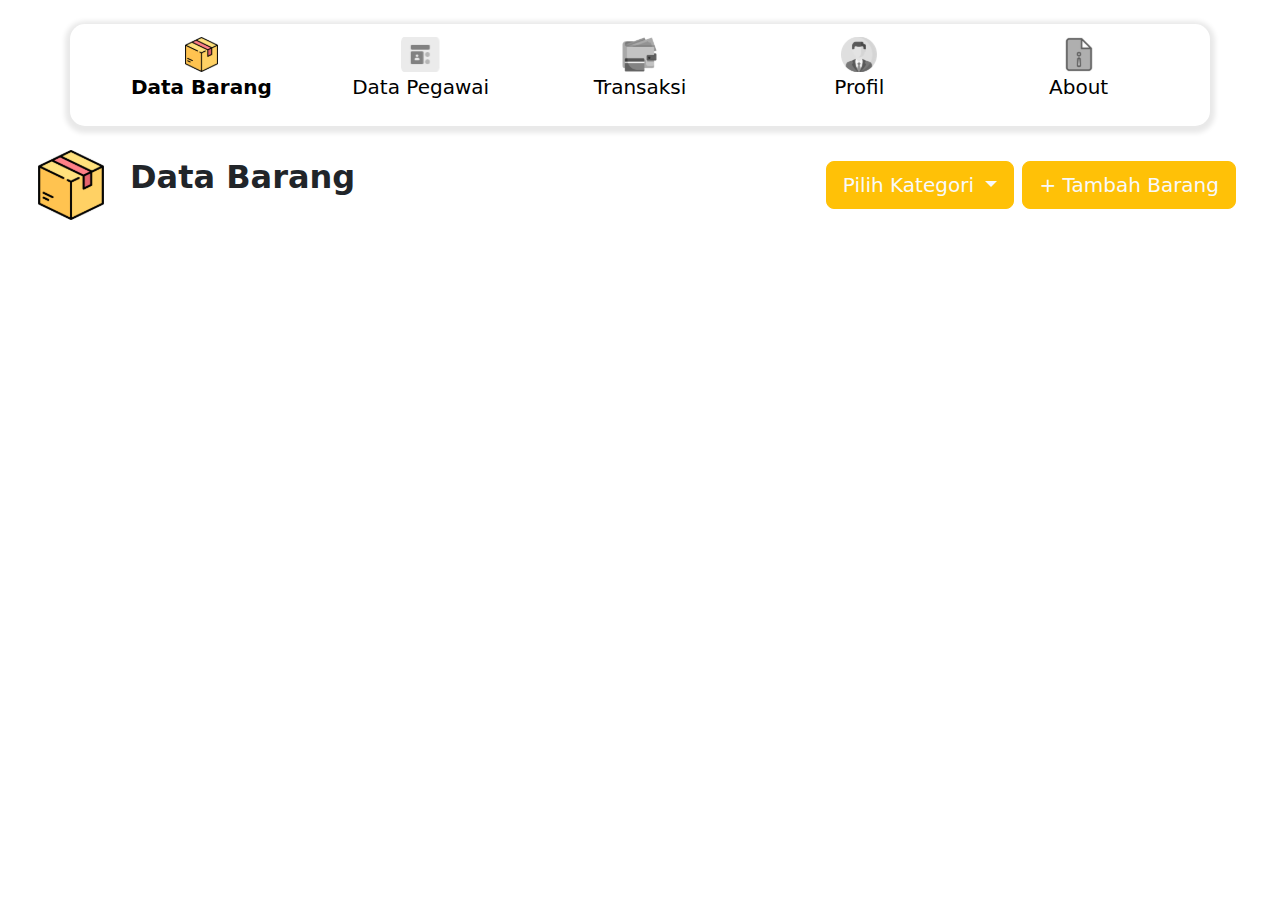
==== page/dataBarang.html @ 091b089c "add page dataBarang" ====
<!DOCTYPE html>
<html lang="en">

<head>
  <meta charset="UTF-8">
  <meta http-equiv="X-UA-Compatible" content="IE=edge">
  <meta name="viewport" content="width=device-width, initial-scale=1.0">
  <title>AdaStok - Data barang</title>
  <!-- boostrap -->
  <link rel="stylesheet" href="https://cdn.jsdelivr.net/npm/bootstrap@5.3.0-alpha1/dist/css/bootstrap.min.css">
  <!-- css local -->
  <link rel="stylesheet" href="../css/style.css">
</head>

<body>
  <!-- navbar main -->
  <nav class="container navbar mt-4 navbar-menu">
    <ul class="container m-0 d-flex justify-content-evenly align-items-center">
      <li class="sub-menu">
        <a class=" container d-flex flex-column align-items-center justify-content-center" href="#">
          <img src="../assets/icon/data_barang.svg" height="35">
          <p class="fs-5 fw-bold">Data Barang</p>
        </a>
      </li>
      <li class="sub-menu">
        <a class="d-flex flex-column align-items-center" href="#">
          <img src="../assets/icon/data_pegawai.svg" height="35" style="filter: saturate(0);">
          <p class="fs-5">Data Pegawai</p>
        </a>
      </li>
      <li class="sub-menu">
        <a class="d-flex flex-column align-items-center" href="#">
          <img src="../assets/icon/transaksi.svg" height="35" style="filter: saturate(0);">
          <p class="fs-5">Transaksi</p>
        </a>
      </li>
      <li class="sub-menu">
        <a class="d-flex flex-column align-items-center" href="#">
          <img src="../assets/icon/profil.svg" height="35" style="filter: saturate(0);">
          <p class="fs-5">Profil</p>
        </a>
      </li>
      <li class="sub-menu">
        <a class="d-flex flex-column align-items-center" href="#">
          <img src="../assets/icon/about.svg" height="35" style="filter: saturate(0);">
          <p class="fs-5">About</p>
        </a>
      </li>
    </ul>
  </nav>

  <!-- header -->
  <div class="container-fluid d-flex justify-content-between header p-4">
    <div class="container title d-flex justify-content-start align-items-center">
      <img src="../assets/icon/data_barang.svg" height="70">
      <p class="fs-2 fw-bold mx-4 ">Data Barang</p>
    </div>
    <div class="container trailing d-flex justify-content-end align-items-center ">
      <div class="dropdown">
        <a class="btn btn-lg btn-warning dropdown-toggle text-light" href="#" role="button" data-bs-toggle="dropdown"
          aria-expanded="false">
          Pilih Kategori
        </a>
        <ul class="dropdown-menu">
          <li><a class="dropdown-item" href="#">Kategori 1</a></li>
          <li><a class="dropdown-item" href="#">kategori 2</a></li>
          <li><a class="dropdown-item" href="#">Kategori 3</a></li>
        </ul>
      </div>
      <div class="tambah mx-2">
        <button class="btn btn-lg btn-warning text-light" data-bs-toggle="modal" data-bs-target="#exampleModal">+ Tambah
          Barang</button>
      </div>
    </div>
  </div>

  <!-- modal tambah barang -->
  <div class="modal fade" id="exampleModal" tabindex="-1" aria-labelledby="exampleModalLabel" aria-hidden="true">
    <div class="modal-dialog">
      <div class="modal-content">
        <div class="modal-header">
          <h1 class="modal-title fs-5" id="exampleModalLabel">Tambah Barang</h1>
          <button type="button" class="btn-close" data-bs-dismiss="modal" aria-label="Close"></button>
        </div>
        <div class="modal-body">
          <form>
            <input name="kode_barang" type="text" class="form-control my-2" placeholder="Kode ">
            <input name="nama_barang" type="text" class="form-control my-2" placeholder="Nama ">
            <input name="kategori_barang" type="text" class="form-control my-2" placeholder="Kategori ">
            <input name="harga_barang" type="number" class="form-control my-2" placeholder="Harga ">
          </form>
        </div>
        <div class="modal-footer">
          <button type="button" class="btn btn-secondary" data-bs-dismiss="modal">Tutup</button>
          <button type="button" class="btn btn-warning">Simpan</button>
        </div>
      </div>
    </div>
  </div>

  <!-- cdn js -->
  <script src="https://cdn.jsdelivr.net/npm/bootstrap@5.3.0-alpha1/dist/js/bootstrap.bundle.min.js"></script>
</body>

</html>
---- css/style.css ----
:root {
  --coklat: #E6A851;
  --white: #ffffff;
}

/* color */
.p-color {
  color: var(--coklat);
}

* {
  margin: 0;
  padding: 0;
  box-sizing: border-box;

}


.bg {
  background-image: url('../assets/img/bg.png');
  background-size: cover;
  background-repeat: no-repeat;
}


.container-login {
  height: 100vh;
}

.menu-left {
  display: flex;
  flex-direction: column;
  justify-content: space-between;
  align-items: flex-start;
  height: 80vh;
  /* background-color: red; */
}

.description {
  text-shadow: 1px 1px 20px white;
}

.button-daftar {
  color: white !important;
  font-weight: bold !important;
  width: 100%;
  padding: 2% 0 !important;
}

ul li {
  list-style: none;
}

a {
  text-decoration: none;
  color: black;
}

.navbar-menu {
  border-radius: 15px;
  box-shadow: 0px 2px 5px 5px rgb(233, 233, 233);
  -webkit-border-radius: 15px;
  -moz-border-radius: 15px;
  -ms-border-radius: 15px;
  -o-border-radius: 15px;
}

.sub-menu {
  margin-top: 5px;
  width: 200px;
  transition: all .3s;
}

.sub-menu:hover {
  scale: 1.1;
}

.sub-menu img:hover {
  filter: saturate(-50);
  -webkit-filter: saturate(-50);
}
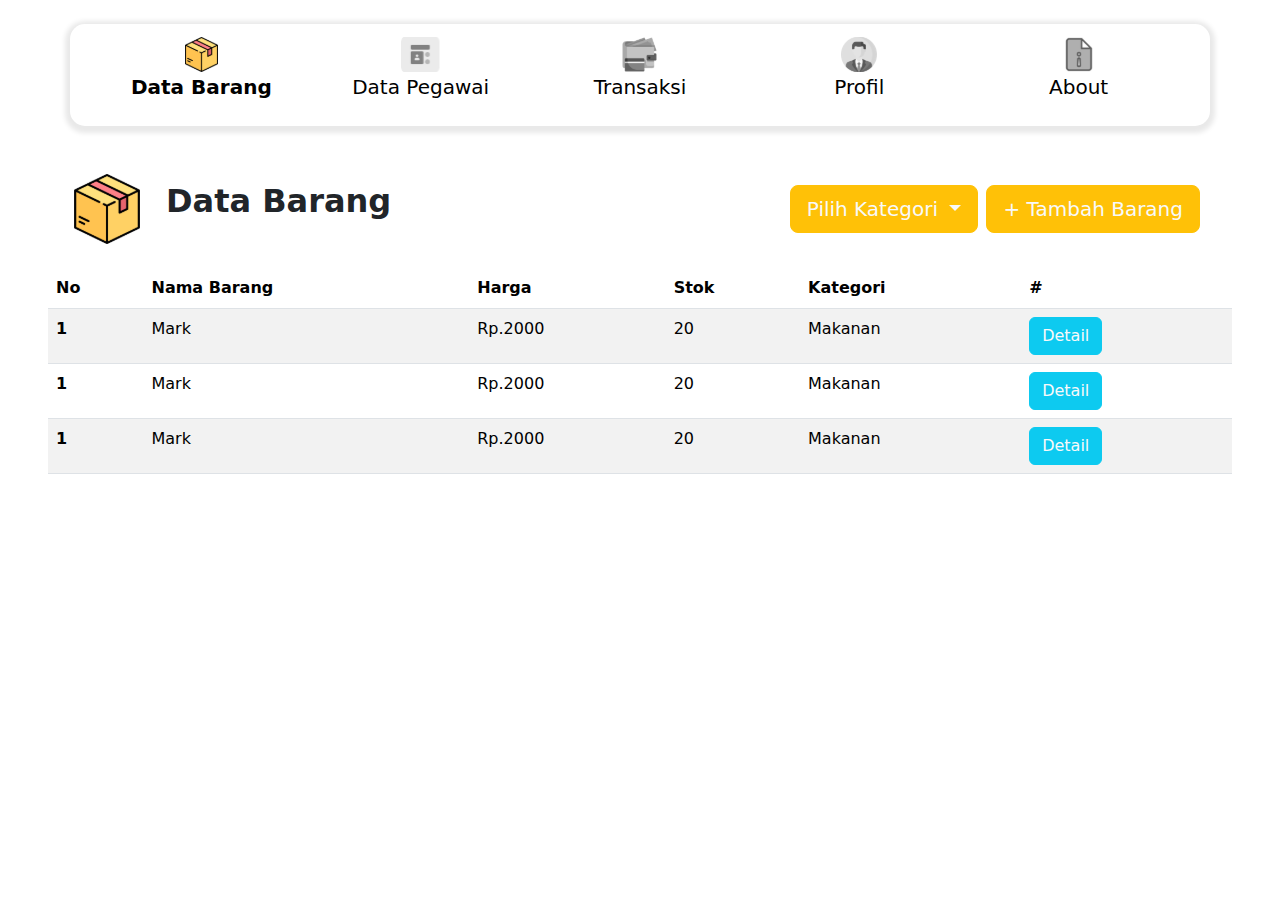
==== commit 9976d008: "done page databarang" ====
--- a/page/dataBarang.html
+++ b/page/dataBarang.html
@@ -8,11 +8,17 @@
   <title>AdaStok - Data barang</title>
   <!-- boostrap -->
   <link rel="stylesheet" href="https://cdn.jsdelivr.net/npm/bootstrap@5.3.0-alpha1/dist/css/bootstrap.min.css">
+  <!-- datatable boostrap -->
+  <link rel="stylesheet" href="https://cdnjs.cloudflare.com/ajax/libs/twitter-bootstrap/5.2.0/css/bootstrap.min.css">
+  <link rel="stylesheet" href="https://cdn.datatables.net/1.13.1/css/dataTables.bootstrap5.min.css">
+  <link rel="stylesheet" href="https://cdn.datatables.net/select/1.5.0/css/select.bootstrap5.min.css">
   <!-- css local -->
   <link rel="stylesheet" href="../css/style.css">
+
 </head>
 
 <body>
+
   <!-- navbar main -->
   <nav class="container navbar mt-4 navbar-menu">
     <ul class="container m-0 d-flex justify-content-evenly align-items-center">
@@ -48,58 +54,115 @@
       </li>
     </ul>
   </nav>
-
-  <!-- header -->
-  <div class="container-fluid d-flex justify-content-between header p-4">
-    <div class="container title d-flex justify-content-start align-items-center">
-      <img src="../assets/icon/data_barang.svg" height="70">
-      <p class="fs-2 fw-bold mx-4 ">Data Barang</p>
-    </div>
-    <div class="container trailing d-flex justify-content-end align-items-center ">
-      <div class="dropdown">
-        <a class="btn btn-lg btn-warning dropdown-toggle text-light" href="#" role="button" data-bs-toggle="dropdown"
-          aria-expanded="false">
-          Pilih Kategori
-        </a>
-        <ul class="dropdown-menu">
-          <li><a class="dropdown-item" href="#">Kategori 1</a></li>
-          <li><a class="dropdown-item" href="#">kategori 2</a></li>
-          <li><a class="dropdown-item" href="#">Kategori 3</a></li>
-        </ul>
+  <section class="container-fluid p-lg-5">
+    <!-- header -->
+    <div class="container-fluid d-flex justify-content-between header pb-4">
+      <div class="container title d-flex justify-content-start align-items-center">
+        <img src="../assets/icon/data_barang.svg" height="70">
+        <p class="fs-2 fw-bold mx-4 ">Data Barang</p>
       </div>
-      <div class="tambah mx-2">
-        <button class="btn btn-lg btn-warning text-light" data-bs-toggle="modal" data-bs-target="#exampleModal">+ Tambah
-          Barang</button>
-      </div>
-    </div>
-  </div>
-
-  <!-- modal tambah barang -->
-  <div class="modal fade" id="exampleModal" tabindex="-1" aria-labelledby="exampleModalLabel" aria-hidden="true">
-    <div class="modal-dialog">
-      <div class="modal-content">
-        <div class="modal-header">
-          <h1 class="modal-title fs-5" id="exampleModalLabel">Tambah Barang</h1>
-          <button type="button" class="btn-close" data-bs-dismiss="modal" aria-label="Close"></button>
+      <div class="container trailing d-flex justify-content-end align-items-center ">
+        <div class="dropdown">
+          <a class="btn btn-lg btn-warning dropdown-toggle text-light" href="#" role="button" data-bs-toggle="dropdown"
+            aria-expanded="false">
+            Pilih Kategori
+          </a>
+          <ul class="dropdown-menu">
+            <li><a class="dropdown-item" href="#">Kategori 1</a></li>
+            <li><a class="dropdown-item" href="#">kategori 2</a></li>
+            <li><a class="dropdown-item" href="#">Kategori 3</a></li>
+          </ul>
         </div>
-        <div class="modal-body">
-          <form>
-            <input name="kode_barang" type="text" class="form-control my-2" placeholder="Kode ">
-            <input name="nama_barang" type="text" class="form-control my-2" placeholder="Nama ">
-            <input name="kategori_barang" type="text" class="form-control my-2" placeholder="Kategori ">
-            <input name="harga_barang" type="number" class="form-control my-2" placeholder="Harga ">
-          </form>
-        </div>
-        <div class="modal-footer">
-          <button type="button" class="btn btn-secondary" data-bs-dismiss="modal">Tutup</button>
-          <button type="button" class="btn btn-warning">Simpan</button>
+        <div class="tambah mx-2">
+          <button class="btn btn-lg btn-warning text-light" data-bs-toggle="modal" data-bs-target="#exampleModal">+
+            Tambah
+            Barang</button>
         </div>
       </div>
     </div>
-  </div>
 
+    <!-- modal tambah barang -->
+    <div class="modal fade" id="exampleModal" tabindex="-1" aria-labelledby="exampleModalLabel" aria-hidden="true">
+      <div class="modal-dialog">
+        <div class="modal-content">
+          <div class="modal-header">
+            <h1 class="modal-title fs-5" id="exampleModalLabel">Tambah Barang</h1>
+            <button type="button" class="btn-close" data-bs-dismiss="modal" aria-label="Close"></button>
+          </div>
+          <div class="modal-body">
+            <form>
+              <input name="kode_barang" type="text" class="form-control my-2" placeholder="Kode ">
+              <input name="nama_barang" type="text" class="form-control my-2" placeholder="Nama ">
+              <input name="kategori_barang" type="text" class="form-control my-2" placeholder="Kategori ">
+              <input name="harga_barang" type="number" class="form-control my-2" placeholder="Harga ">
+            </form>
+          </div>
+          <div class="modal-footer">
+            <button type="button" class="btn btn-secondary" data-bs-dismiss="modal">Tutup</button>
+            <button type="button" class="btn btn-warning">Simpan</button>
+          </div>
+        </div>
+      </div>
+    </div>
+
+    <!-- table -->
+    <table class="table table-striped" id="datatable">
+      <thead>
+        <tr>
+          <th scope="col">No</th>
+          <th scope="col">Nama Barang</th>
+          <th scope="col">Harga</th>
+          <th scope="col">Stok</th>
+          <th scope="col">Kategori</th>
+          <th scope="col">#</th>
+        </tr>
+      </thead>
+      <tbody>
+        <!-- data -->
+        <tr>
+          <th scope="row">1</th>
+          <td>Mark</td>
+          <td>Rp.2000</td>
+          <td>20</td>
+          <td>Makanan</td>
+          <td><button class="btn btn-info text-light">Detail</button></td>
+        </tr>
+        <tr>
+          <th scope="row">1</th>
+          <td>Mark</td>
+          <td>Rp.2000</td>
+          <td>20</td>
+          <td>Makanan</td>
+          <td><button class="btn btn-info text-light">Detail</button></td>
+        </tr>
+        <tr>
+          <th scope="row">1</th>
+          <td>Mark</td>
+          <td>Rp.2000</td>
+          <td>20</td>
+          <td>Makanan</td>
+          <td><button class="btn btn-info text-light">Detail</button></td>
+        </tr>
+      </tbody>
+    </table>
+
+  </section>
   <!-- cdn js -->
   <script src="https://cdn.jsdelivr.net/npm/bootstrap@5.3.0-alpha1/dist/js/bootstrap.bundle.min.js"></script>
+  <!-- jquery -->
+  <script src="https://code.jquery.com/jquery-3.5.1.js"></script>
+  <!-- jquery datatable -->
+  <script src="https://cdn.datatables.net/1.13.1/js/jquery.dataTables.min.js"></script>
+  <!-- datatable js -->
+  <script src="https://cdn.datatables.net/1.13.1/js/dataTables.bootstrap5.min.js"></script>
+  <script src="https://cdn.datatables.net/select/1.5.0/js/dataTables.select.min.js"></script>
+  <script>
+    $(document).ready(function () {
+      $('#datatable').DataTable({
+        select: true
+      });
+    });
+  </script>
 </body>
 
 </html>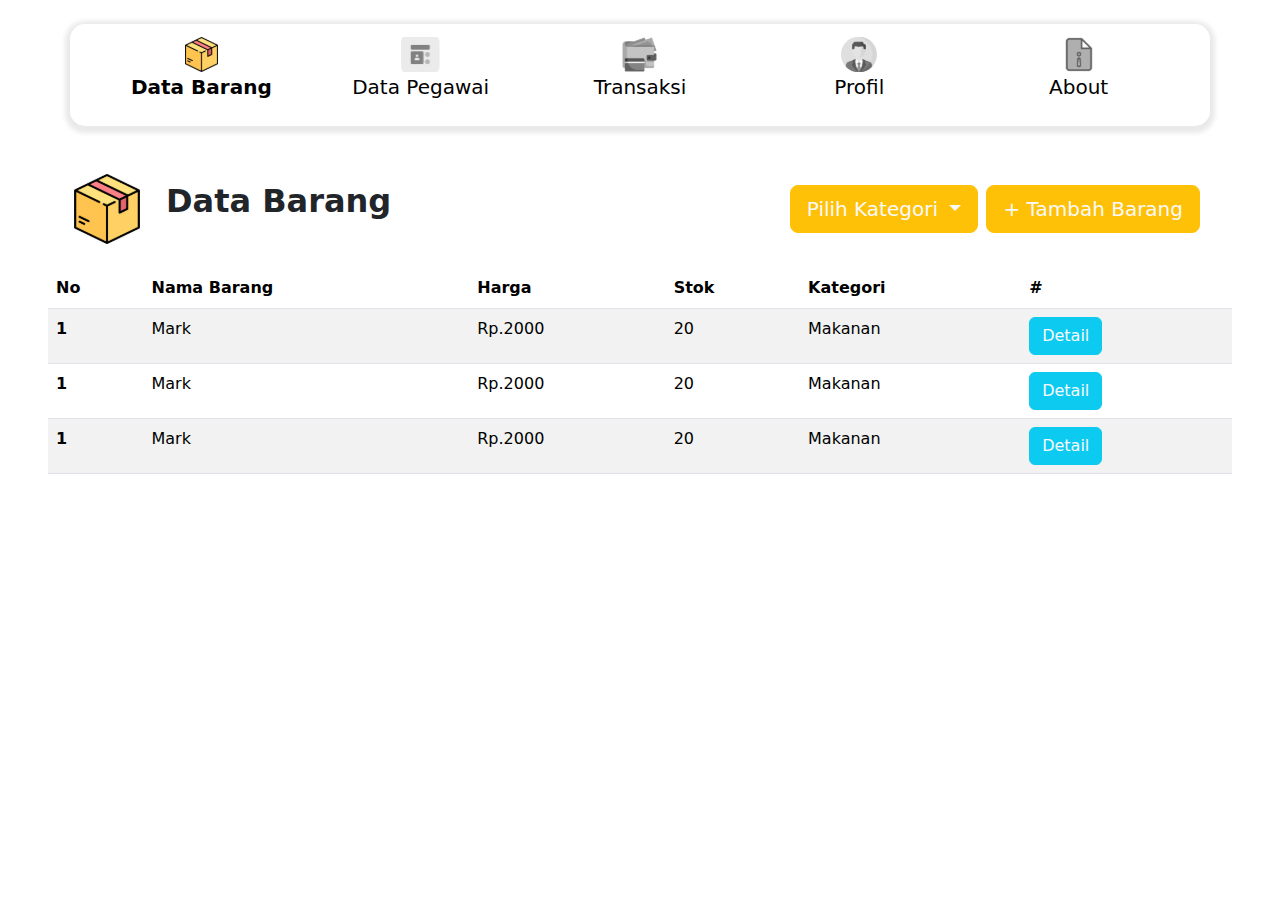
==== commit 975dd506: "function register include login" ====
--- a/page/dataBarang.html
+++ b/page/dataBarang.html
@@ -23,13 +23,13 @@
   <nav class="container navbar mt-4 navbar-menu">
     <ul class="container m-0 d-flex justify-content-evenly align-items-center">
       <li class="sub-menu">
-        <a class=" container d-flex flex-column align-items-center justify-content-center" href="#">
+        <a class=" container d-flex flex-column align-items-center justify-content-center" href="dataBarang.html">
           <img src="../assets/icon/data_barang.svg" height="35">
           <p class="fs-5 fw-bold">Data Barang</p>
         </a>
       </li>
       <li class="sub-menu">
-        <a class="d-flex flex-column align-items-center" href="#">
+        <a class="d-flex flex-column align-items-center" href="dataPegawai.html">
           <img src="../assets/icon/data_pegawai.svg" height="35" style="filter: saturate(0);">
           <p class="fs-5">Data Pegawai</p>
         </a>
@@ -41,7 +41,7 @@
         </a>
       </li>
       <li class="sub-menu">
-        <a class="d-flex flex-column align-items-center" href="#">
+        <a class="d-flex flex-column align-items-center" href="profile.html">
           <img src="../assets/icon/profil.svg" height="35" style="filter: saturate(0);">
           <p class="fs-5">Profil</p>
         </a>
@@ -59,7 +59,7 @@
     <div class="container-fluid d-flex justify-content-between header pb-4">
       <div class="container title d-flex justify-content-start align-items-center">
         <img src="../assets/icon/data_barang.svg" height="70">
-        <p class="fs-2 fw-bold mx-4 ">Data Barang</p>
+        <p class="fs-2 fw-bold mx-4">Data Barang</p>
       </div>
       <div class="container trailing d-flex justify-content-end align-items-center ">
         <div class="dropdown">
@@ -98,7 +98,6 @@
             </form>
           </div>
           <div class="modal-footer">
-            <button type="button" class="btn btn-secondary" data-bs-dismiss="modal">Tutup</button>
             <button type="button" class="btn btn-warning">Simpan</button>
           </div>
         </div>
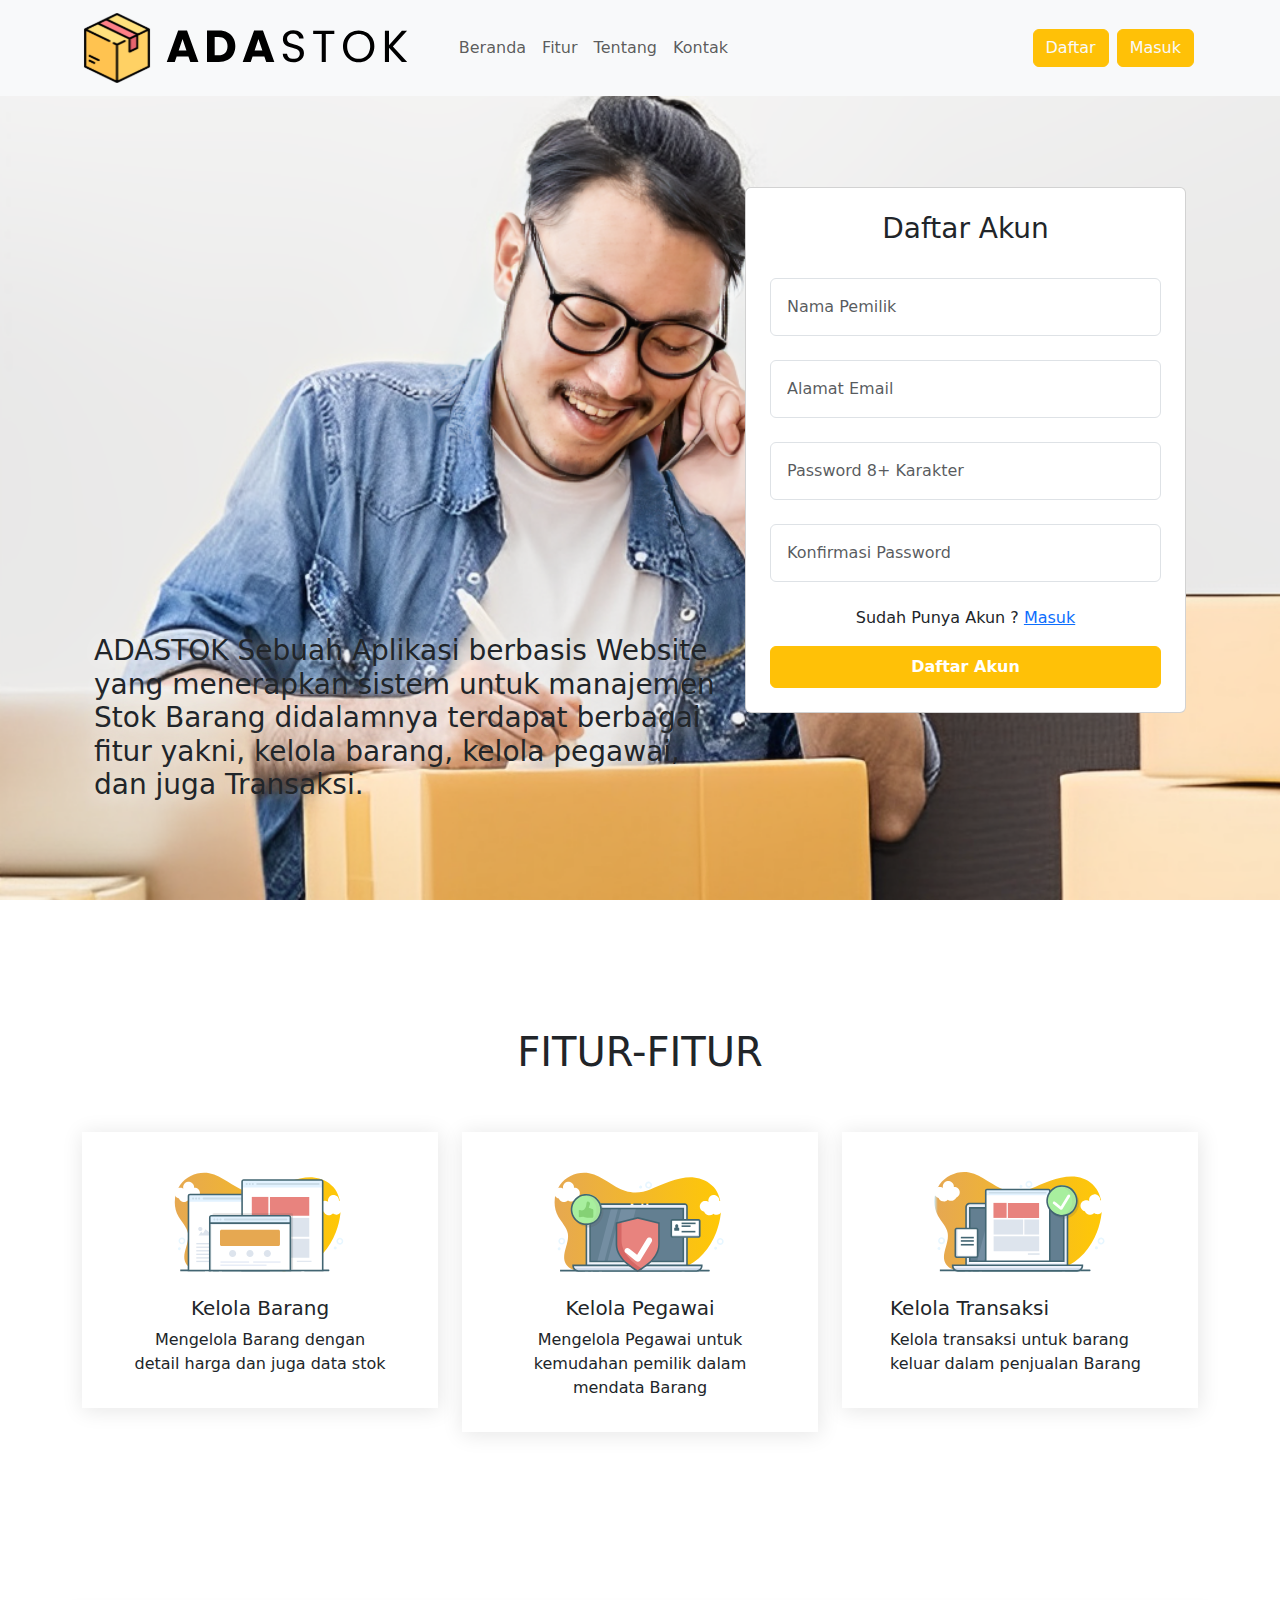
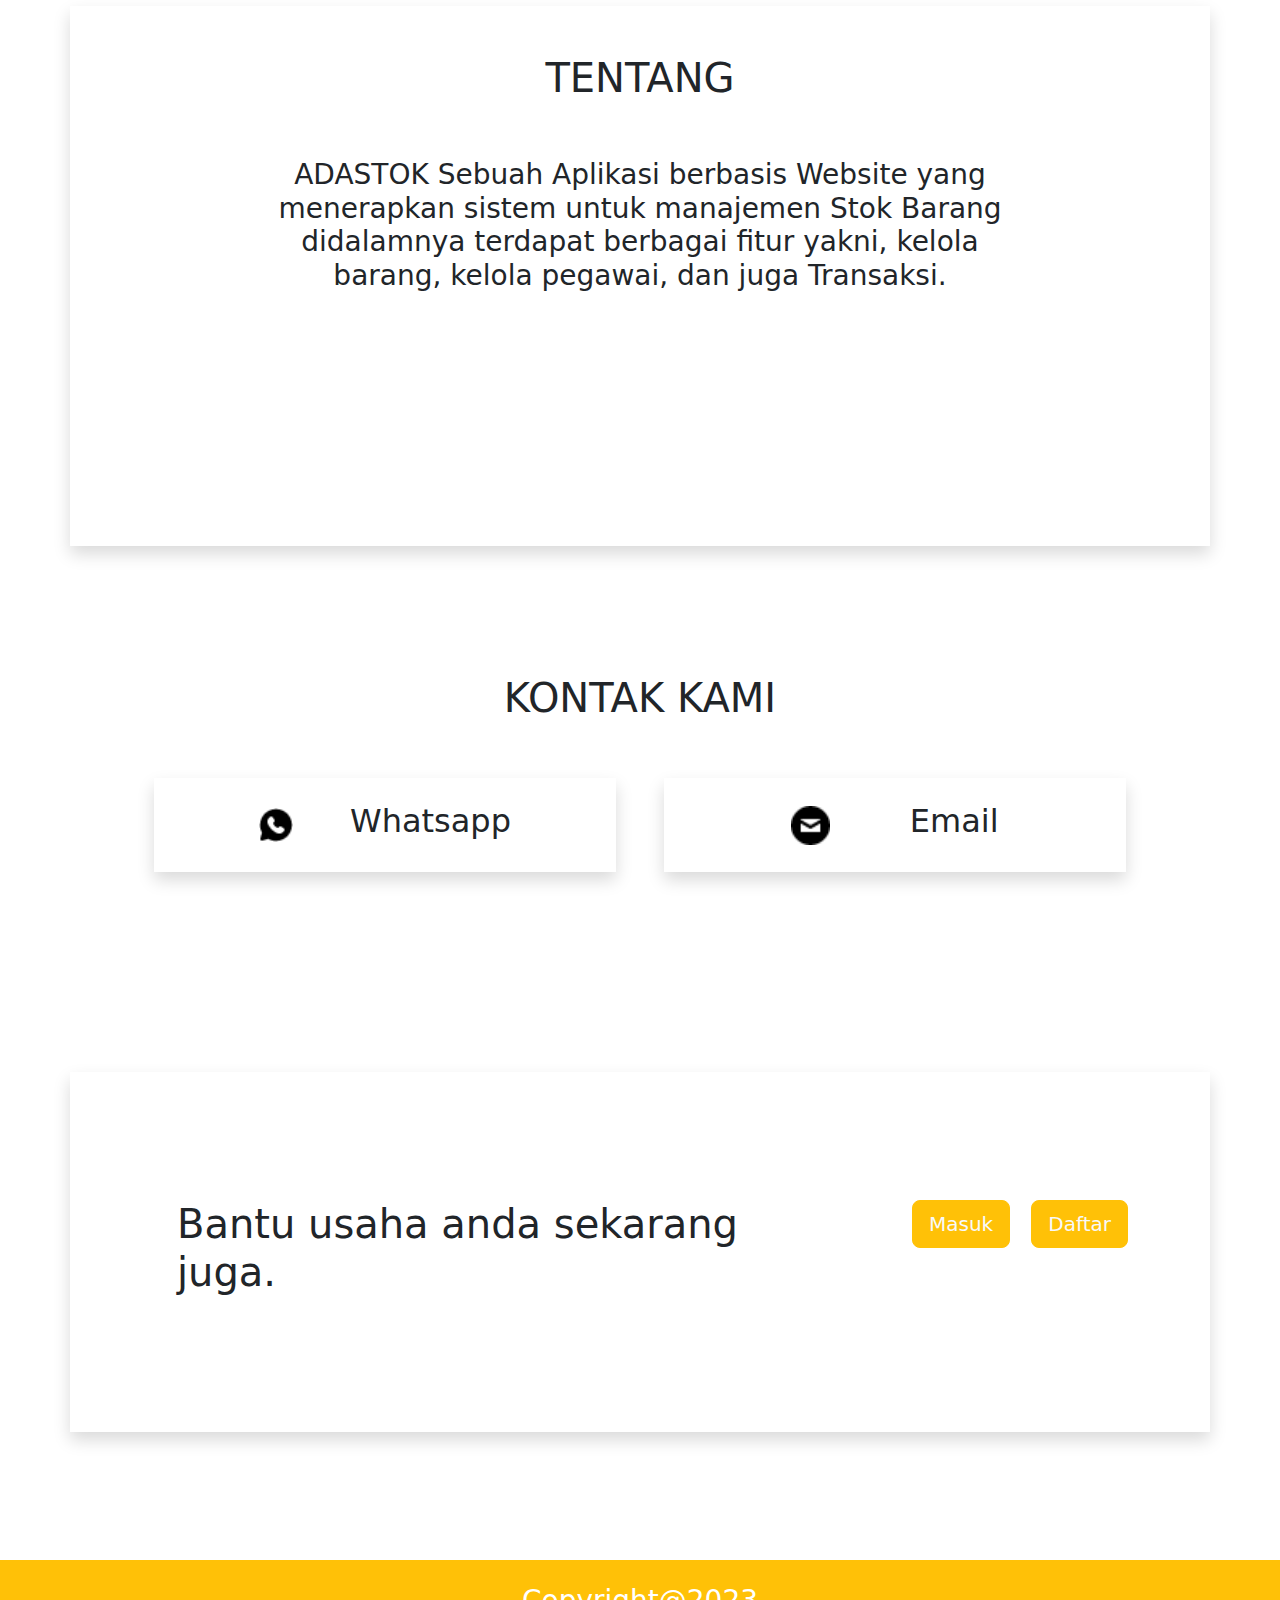
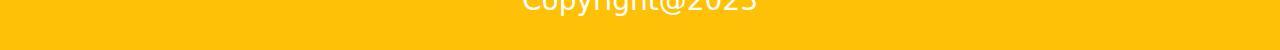
==== commit 8a525059: "landing page add" ====
--- a/page/dataBarang.html
+++ b/page/dataBarang.html
@@ -35,7 +35,7 @@
         </a>
       </li>
       <li class="sub-menu">
-        <a class="d-flex flex-column align-items-center" href="#">
+        <a class="d-flex flex-column align-items-center" href="transaksi.html">
           <img src="../assets/icon/transaksi.svg" height="35" style="filter: saturate(0);">
           <p class="fs-5">Transaksi</p>
         </a>
@@ -47,7 +47,7 @@
         </a>
       </li>
       <li class="sub-menu">
-        <a class="d-flex flex-column align-items-center" href="#">
+        <a class="d-flex flex-column align-items-center" href="about.html">
           <img src="../assets/icon/about.svg" height="35" style="filter: saturate(0);">
           <p class="fs-5">About</p>
         </a>
@@ -63,8 +63,8 @@
       </div>
       <div class="container trailing d-flex justify-content-end align-items-center ">
         <div class="dropdown">
-          <a class="btn btn-lg btn-warning dropdown-toggle text-light" href="#" role="button" data-bs-toggle="dropdown"
-            aria-expanded="false">
+          <a class="btn btn-lg btn-warning dropdown-toggle text-light shadow-sm" href="#" role="button"
+            data-bs-toggle="dropdown" aria-expanded="false">
             Pilih Kategori
           </a>
           <ul class="dropdown-menu">
@@ -74,7 +74,8 @@
           </ul>
         </div>
         <div class="tambah mx-2">
-          <button class="btn btn-lg btn-warning text-light" data-bs-toggle="modal" data-bs-target="#exampleModal">+
+          <button class="btn btn-lg btn-warning text-light shadow-sm" data-bs-toggle="modal"
+            data-bs-target="#exampleModal">+
             Tambah
             Barang</button>
         </div>
@@ -91,24 +92,26 @@
           </div>
           <div class="modal-body">
             <form>
-              <input name="kode_barang" type="text" class="form-control my-2" placeholder="Kode ">
-              <input name="nama_barang" type="text" class="form-control my-2" placeholder="Nama ">
-              <input name="kategori_barang" type="text" class="form-control my-2" placeholder="Kategori ">
-              <input name="harga_barang" type="number" class="form-control my-2" placeholder="Harga ">
+              <input id="kode" type="text" class="form-control my-2" placeholder="Kode ">
+              <input id="nama" type="text" class="form-control my-2" placeholder="Nama ">
+              <input id="kategori" type="text" class="form-control my-2" placeholder="Kategori ">
+              <input id="harga" type="number" class="form-control my-2" placeholder="Harga ">
             </form>
           </div>
           <div class="modal-footer">
-            <button type="button" class="btn btn-warning">Simpan</button>
+            <button type="button" class="btn btn-warning text-light" id="btn-produk"
+              data-bs-dismiss="modal">Simpan</button>
           </div>
         </div>
       </div>
     </div>
 
     <!-- table -->
-    <table class="table table-striped" id="datatable">
+    <table class="table shadow p-5" id="datatable">
       <thead>
         <tr>
           <th scope="col">No</th>
+          <th scope="col">Kode</th>
           <th scope="col">Nama Barang</th>
           <th scope="col">Harga</th>
           <th scope="col">Stok</th>
@@ -116,36 +119,15 @@
           <th scope="col">#</th>
         </tr>
       </thead>
-      <tbody>
+      <tbody id="table-body">
         <!-- data -->
-        <tr>
-          <th scope="row">1</th>
-          <td>Mark</td>
-          <td>Rp.2000</td>
-          <td>20</td>
-          <td>Makanan</td>
-          <td><button class="btn btn-info text-light">Detail</button></td>
-        </tr>
-        <tr>
-          <th scope="row">1</th>
-          <td>Mark</td>
-          <td>Rp.2000</td>
-          <td>20</td>
-          <td>Makanan</td>
-          <td><button class="btn btn-info text-light">Detail</button></td>
-        </tr>
-        <tr>
-          <th scope="row">1</th>
-          <td>Mark</td>
-          <td>Rp.2000</td>
-          <td>20</td>
-          <td>Makanan</td>
-          <td><button class="btn btn-info text-light">Detail</button></td>
-        </tr>
+
+
       </tbody>
     </table>
 
   </section>
+  <script type="module" src="../js/produk/produk_handler.js"></script>
   <!-- cdn js -->
   <script src="https://cdn.jsdelivr.net/npm/bootstrap@5.3.0-alpha1/dist/js/bootstrap.bundle.min.js"></script>
   <!-- jquery -->
@@ -156,11 +138,18 @@
   <script src="https://cdn.datatables.net/1.13.1/js/dataTables.bootstrap5.min.js"></script>
   <script src="https://cdn.datatables.net/select/1.5.0/js/dataTables.select.min.js"></script>
   <script>
-    $(document).ready(function () {
-      $('#datatable').DataTable({
-        select: true
+    var token;
+    window.addEventListener("DOMContentLoaded", function () {
+      token = localStorage.getItem('token');
+      if (token == null) {
+        window.location.replace("register.html");
+      }
+      $(document).ready(function () {
+        $('#datatable').DataTable({
+          select: true
+        });
       });
-    });
+    })
   </script>
 </body>
 
--- a/css/style.css
+++ b/css/style.css
@@ -9,6 +9,7 @@
 }
 
 * {
+  scroll-behavior: smooth;
   margin: 0;
   padding: 0;
   box-sizing: border-box;
@@ -27,6 +28,43 @@
   height: 100vh;
 }
 
+.container-fitur {
+  height: 60vh;
+}
+
+.container-tentang {
+  margin: 10% 0;
+  height: 50vh;
+}
+
+.container-kontak {
+  margin: 10% 0;
+  height: 30vh;
+}
+
+.container-bantu {
+  padding: 10% 0%;
+}
+
+.container-footer {
+  margin-top: 10%;
+  height: 10vh;
+  display: flex;
+  justify-content: center;
+  align-items: center;
+  color: white;
+  background-color: #ffc107;
+}
+
+.menu-left-register {
+  display: flex;
+  flex-direction: column;
+  justify-content: end;
+  align-items: flex-start;
+  height: 80vh;
+  /* background-color: red; */
+}
+
 .menu-left {
   display: flex;
   flex-direction: column;
@@ -38,6 +76,21 @@
 
 .description {
   text-shadow: 1px 1px 20px white;
+}
+
+.kartu-fitur {
+  box-shadow: 1px 2px 20px 1px rgb(231, 231, 231);
+  scale: 1;
+  transition: all .5s;
+  -webkit-transition: all .5s;
+  -moz-transition: all .5s;
+  -ms-transition: all .5s;
+  -o-transition: all .5s;
+}
+
+.kartu-fitur:hover {
+  box-shadow: 3px 5px 20px 1px #ffc107;
+  scale: 1.05;
 }
 
 .button-daftar {
@@ -69,13 +122,4 @@
   margin-top: 5px;
   width: 200px;
   transition: all .3s;
-}
-
-.sub-menu:hover {
-  scale: 1.1;
-}
-
-.sub-menu img:hover {
-  filter: saturate(-50);
-  -webkit-filter: saturate(-50);
 }